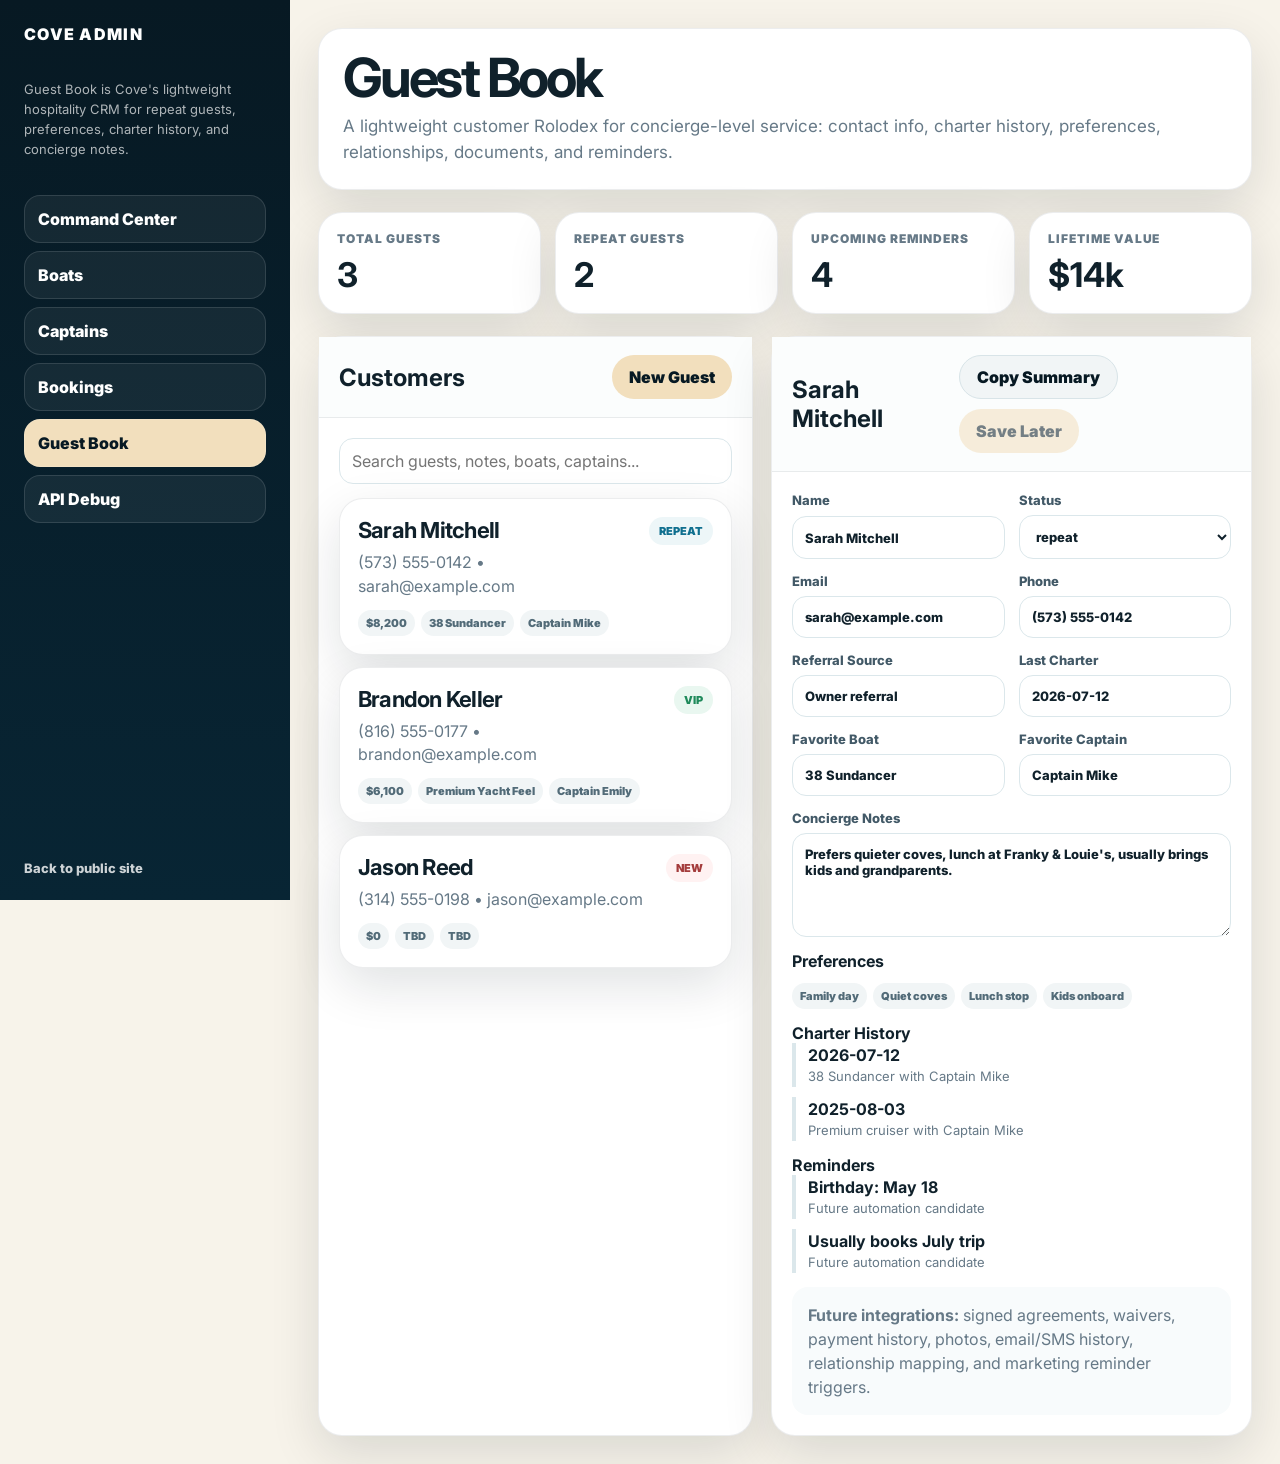
==== admin-customers.html @ d6e5c1a0 "Stub admin Guest Book UI" ====
<!DOCTYPE html>
<html lang="en">
<head>
  <meta charset="UTF-8" />
  <meta name="viewport" content="width=device-width, initial-scale=1.0" />
  <title>Cove Admin | Guest Book</title>
  <link rel="preconnect" href="https://fonts.googleapis.com">
  <link rel="preconnect" href="https://fonts.gstatic.com" crossorigin>
  <link href="https://fonts.googleapis.com/css2?family=Inter:wght@400;600;700;800;900&display=swap" rel="stylesheet">
  <style>
    :root{--navy:#071923;--water:#0f6f8f;--sand:#f2dfbd;--bg:#f7f3ea;--ink:#10212b;--muted:#667987;--line:#dbe7eb;--good:#1f8a5b;--bad:#a43c3c;--shadow:0 18px 50px rgba(7,25,35,.12)}
    *{box-sizing:border-box}
    body{margin:0;font-family:Inter,system-ui,sans-serif;background:var(--bg);color:var(--ink)}
    button,input,textarea,select{font:inherit}
    a{text-decoration:none;color:inherit}
    .app{min-height:100vh;display:grid;grid-template-columns:290px minmax(0,1fr)}
    aside{height:100vh;position:sticky;top:0;background:linear-gradient(180deg,var(--navy),#082534);color:white;padding:24px;display:flex;flex-direction:column;gap:22px}
    .brand{font-weight:900;letter-spacing:.08em;text-transform:uppercase}
    .note{color:rgba(255,255,255,.68);line-height:1.55;font-size:13px}
    .nav{display:grid;gap:8px}
    .nav a{border:1px solid rgba(255,255,255,.12);background:rgba(255,255,255,.06);color:white;border-radius:16px;padding:13px;text-align:left;font-weight:850;cursor:pointer}
    .nav a.active,.nav a:hover{background:var(--sand);color:var(--navy)}
    .back{margin-top:auto;color:rgba(255,255,255,.8);font-weight:800;font-size:13px}
    main{padding:28px;display:grid;gap:22px}
    .page-head,.panel,.stat,.item{background:white;border:1px solid rgba(16,33,43,.08);border-radius:24px;box-shadow:var(--shadow)}
    .page-head{padding:24px}
    .page-head h1{margin:0;font-size:clamp(34px,5vw,54px);letter-spacing:-.06em;line-height:.92}
    .page-head p{margin:10px 0 0;color:var(--muted);font-size:17px;line-height:1.55;max-width:820px}
    .stats{display:grid;grid-template-columns:repeat(4,1fr);gap:14px}
    .stat{padding:18px}.stat span{display:block;color:var(--muted);font-size:12px;text-transform:uppercase;letter-spacing:.08em;font-weight:900}.stat strong{display:block;font-size:34px;margin-top:8px}
    .toolbar{display:flex;justify-content:space-between;gap:14px;align-items:center}.actions{display:flex;gap:10px;flex-wrap:wrap;align-items:center}
    .btn{min-height:44px;padding:0 17px;border:0;border-radius:999px;background:var(--navy);color:white;font-weight:900;cursor:pointer}.btn.sand{background:var(--sand);color:var(--navy)}.btn.light{background:#f1f5f6;color:var(--navy);border:1px solid #d8e4e8}.btn.danger{background:#fff2f2;color:var(--bad);border:1px solid #f2cece}.btn:disabled{opacity:.55;cursor:not-allowed}
    .panel-head{padding:18px 20px;border-bottom:1px solid rgba(16,33,43,.08);background:#fbfdfd}.panel-head h2{margin:0}.panel-body{padding:20px;display:grid;gap:14px}
    .grid{display:grid;grid-template-columns:.95fr 1.05fr;gap:18px}.list{display:grid;gap:12px}.item{padding:18px}.item.click{cursor:pointer}.item.click:hover{border-color:rgba(15,111,143,.35);box-shadow:0 10px 24px rgba(7,25,35,.08)}
    .item-top{display:flex;justify-content:space-between;gap:12px;align-items:flex-start}.item h3{margin:0;font-size:22px;letter-spacing:-.035em}.item p{margin:8px 0 0;color:var(--muted);line-height:1.45}.badge{display:inline-flex;border-radius:999px;padding:7px 10px;background:#edf6f8;color:var(--water);font-weight:900;font-size:11px;text-transform:uppercase}.badge.good{background:#e9f7f0;color:var(--good)}.badge.bad{background:#fff2f2;color:var(--bad)}
    .form{display:grid;grid-template-columns:repeat(2,1fr);gap:14px}label{display:grid;gap:7px;color:#425967;font-weight:800;font-size:13px}input,select,textarea{width:100%;border:1px solid var(--line);background:white;border-radius:14px;padding:12px;color:var(--ink)}textarea{min-height:104px}.full{grid-column:1/-1}.muted{color:var(--muted);font-size:13px;line-height:1.5}.pill-row{display:flex;flex-wrap:wrap;gap:6px;margin-top:12px}.pill{font-size:11px;font-weight:900;border-radius:999px;padding:6px 8px;background:#f1f5f6;color:#526b78}.empty{padding:16px;border-radius:16px;background:#f8fbfc;color:var(--muted);line-height:1.5}.timeline{display:grid;gap:10px}.timeline-entry{border-left:4px solid #dbe7eb;padding:2px 0 2px 12px}.timeline-entry strong{display:block}.timeline-entry span{color:var(--muted);font-size:13px}.mobile-menu{display:none}
    @media(max-width:1050px){.grid{grid-template-columns:1fr}.stats{grid-template-columns:repeat(2,1fr)}}
    @media(max-width:920px){.app{display:block}aside{display:none}.mobile-menu{display:flex;position:sticky;top:0;z-index:5;background:var(--navy);padding:12px;gap:8px;overflow:auto}.mobile-menu a{border:0;border-radius:999px;padding:10px 13px;background:rgba(255,255,255,.08);color:white;font-weight:900;white-space:nowrap}.mobile-menu .active{background:var(--sand);color:var(--navy)}main{padding:18px}.stats,.form{grid-template-columns:1fr}.toolbar,.item-top{display:grid}.btn{width:100%}}
  </style>
</head>
<body>
  <div class="mobile-menu"><a href="admin.html">Dashboard</a><a class="active" href="admin-customers.html">Guest Book</a><a href="index.html">Public Site</a></div>
  <div class="app">
    <aside><a class="brand" href="admin.html">Cove Admin</a><p class="note">Guest Book is Cove's lightweight hospitality CRM for repeat guests, preferences, charter history, and concierge notes.</p><div class="nav"><a href="admin.html">Command Center</a><a href="admin.html#boats">Boats</a><a href="admin.html#captains">Captains</a><a href="admin.html#bookings">Bookings</a><a class="active" href="admin-customers.html">Guest Book</a><a href="admin.html#json">API Debug</a></div><a class="back" href="index.html">Back to public site</a></aside>
    <main>
      <section class="page-head"><h1>Guest Book</h1><p>A lightweight customer Rolodex for concierge-level service: contact info, charter history, preferences, relationships, documents, and reminders.</p></section>
      <section class="stats"><div class="stat"><span>Total Guests</span><strong id="statGuests">3</strong></div><div class="stat"><span>Repeat Guests</span><strong id="statRepeat">2</strong></div><div class="stat"><span>Upcoming Reminders</span><strong id="statReminders">4</strong></div><div class="stat"><span>Lifetime Value</span><strong id="statValue">$14k</strong></div></section>
      <section class="grid">
        <div class="panel"><div class="panel-head"><div class="toolbar"><h2>Customers</h2><button class="btn sand" id="newCustomer" type="button">New Guest</button></div></div><div class="panel-body"><input id="searchBox" placeholder="Search guests, notes, boats, captains..."><div class="list" id="customerList"></div></div></div>
        <div class="panel"><div class="panel-head"><div class="toolbar"><h2 id="detailTitle">Guest Profile</h2><div class="actions"><button class="btn light" type="button" id="copyProfile">Copy Summary</button><button class="btn sand" type="button" disabled>Save Later</button></div></div></div><div class="panel-body" id="detailPanel"></div></div>
      </section>
    </main>
  </div>
  <script>
    const customers=[
      {id:'guest_001',name:'Sarah Mitchell',email:'sarah@example.com',phone:'(573) 555-0142',status:'repeat',referral:'Owner referral',lifetimeSpend:8200,lastCharter:'2026-07-12',favoriteBoat:'38 Sundancer',favoriteCaptain:'Captain Mike',group:'Family lake day',notes:'Prefers quieter coves, lunch at Franky & Louie\'s, usually brings kids and grandparents.',preferences:['Family day','Quiet coves','Lunch stop','Kids onboard'],reminders:['Birthday: May 18','Usually books July trip'],history:['2026-07-12 — 38 Sundancer with Captain Mike','2025-08-03 — Premium cruiser with Captain Mike']},
      {id:'guest_002',name:'Brandon Keller',email:'brandon@example.com',phone:'(816) 555-0177',status:'vip',referral:'Corporate event',lifetimeSpend:6100,lastCharter:'2026-06-22',favoriteBoat:'Premium Yacht Feel',favoriteCaptain:'Captain Emily',group:'Corporate / client entertainment',notes:'Likes upscale presentation, bottled water stocked, no loud party vibe until after lunch.',preferences:['Corporate','Premium feel','Early afternoon','No pontoons'],reminders:['Follow up before Labor Day','Ask about September client event'],history:['2026-06-22 — Yacht day with Captain Emily']},
      {id:'guest_003',name:'Jason Reed',email:'jason@example.com',phone:'(314) 555-0198',status:'new',referral:'Google search',lifetimeSpend:0,lastCharter:'Not yet booked',favoriteBoat:'TBD',favoriteCaptain:'TBD',group:'Bachelor party inquiry',notes:'Interested in cove day. Needs guidance on boat fit and captain selection.',preferences:['Party / cove day','Large group','Watersports maybe'],reminders:['Needs quote follow-up','Ask final group size'],history:['Inquiry only — no completed charter yet']}
    ];
    let selectedId=customers[0].id;
    const money=v=>new Intl.NumberFormat('en-US',{style:'currency',currency:'USD',maximumFractionDigits:0}).format(Number(v||0));
    const esc=v=>String(v??'').replace(/[&<>"']/g,c=>({'&':'&amp;','<':'&lt;','>':'&gt;','"':'&quot;',"'":'&#39;'}[c]));
    function renderList(){const q=searchBox.value.trim().toLowerCase();const rows=customers.filter(c=>[c.name,c.email,c.phone,c.favoriteBoat,c.favoriteCaptain,c.notes,...c.preferences].join(' ').toLowerCase().includes(q));customerList.innerHTML=rows.map(c=>`<article class="item click" data-id="${esc(c.id)}"><div class="item-top"><div><h3>${esc(c.name)}</h3><p>${esc(c.phone)} • ${esc(c.email)}</p></div><span class="badge ${c.status==='vip'?'good':c.status==='new'?'bad':''}">${esc(c.status)}</span></div><div class="pill-row"><span class="pill">${money(c.lifetimeSpend)}</span><span class="pill">${esc(c.favoriteBoat)}</span><span class="pill">${esc(c.favoriteCaptain)}</span></div></article>`).join('')||'<div class="empty">No guests match that search.</div>';customerList.querySelectorAll('[data-id]').forEach(item=>item.onclick=()=>{selectedId=item.dataset.id;renderDetail();renderList();});}
    function renderDetail(){const c=customers.find(x=>x.id===selectedId)||customers[0];detailTitle.textContent=c.name;detailPanel.innerHTML=`<form class="form"><label>Name<input value="${esc(c.name)}"></label><label>Status<select><option ${c.status==='new'?'selected':''}>new</option><option ${c.status==='repeat'?'selected':''}>repeat</option><option ${c.status==='vip'?'selected':''}>vip</option></select></label><label>Email<input value="${esc(c.email)}"></label><label>Phone<input value="${esc(c.phone)}"></label><label>Referral Source<input value="${esc(c.referral)}"></label><label>Last Charter<input value="${esc(c.lastCharter)}"></label><label>Favorite Boat<input value="${esc(c.favoriteBoat)}"></label><label>Favorite Captain<input value="${esc(c.favoriteCaptain)}"></label><label class="full">Concierge Notes<textarea>${esc(c.notes)}</textarea></label></form><div><strong>Preferences</strong><div class="pill-row">${c.preferences.map(p=>`<span class="pill">${esc(p)}</span>`).join('')}</div></div><div><strong>Charter History</strong><div class="timeline">${c.history.map(h=>`<div class="timeline-entry"><strong>${esc(h.split(' — ')[0])}</strong><span>${esc(h.split(' — ').slice(1).join(' — ')||h)}</span></div>`).join('')}</div></div><div><strong>Reminders</strong><div class="timeline">${c.reminders.map(r=>`<div class="timeline-entry"><strong>${esc(r)}</strong><span>Future automation candidate</span></div>`).join('')}</div></div><div class="empty"><strong>Future integrations:</strong> signed agreements, waivers, payment history, photos, email/SMS history, relationship mapping, and marketing reminder triggers.</div>`;}
    function copySelected(){const c=customers.find(x=>x.id===selectedId);if(!c)return;const text=[`Guest: ${c.name}`,`Phone: ${c.phone}`,`Email: ${c.email}`,`Status: ${c.status}`,`Lifetime spend: ${money(c.lifetimeSpend)}`,`Favorite boat: ${c.favoriteBoat}`,`Favorite captain: ${c.favoriteCaptain}`,`Notes: ${c.notes}`,`Preferences: ${c.preferences.join(', ')}`,`History: ${c.history.join('; ')}`].join('\n');navigator.clipboard.writeText(text).then(()=>copyProfile.textContent='Copied').catch(()=>alert(text));setTimeout(()=>copyProfile.textContent='Copy Summary',1400);}
    newCustomer.onclick=()=>alert('Stub only: future version will create a guest record through the Cove API.');
    searchBox.oninput=renderList;copyProfile.onclick=copySelected;renderList();renderDetail();
  </script>
</body>
</html>
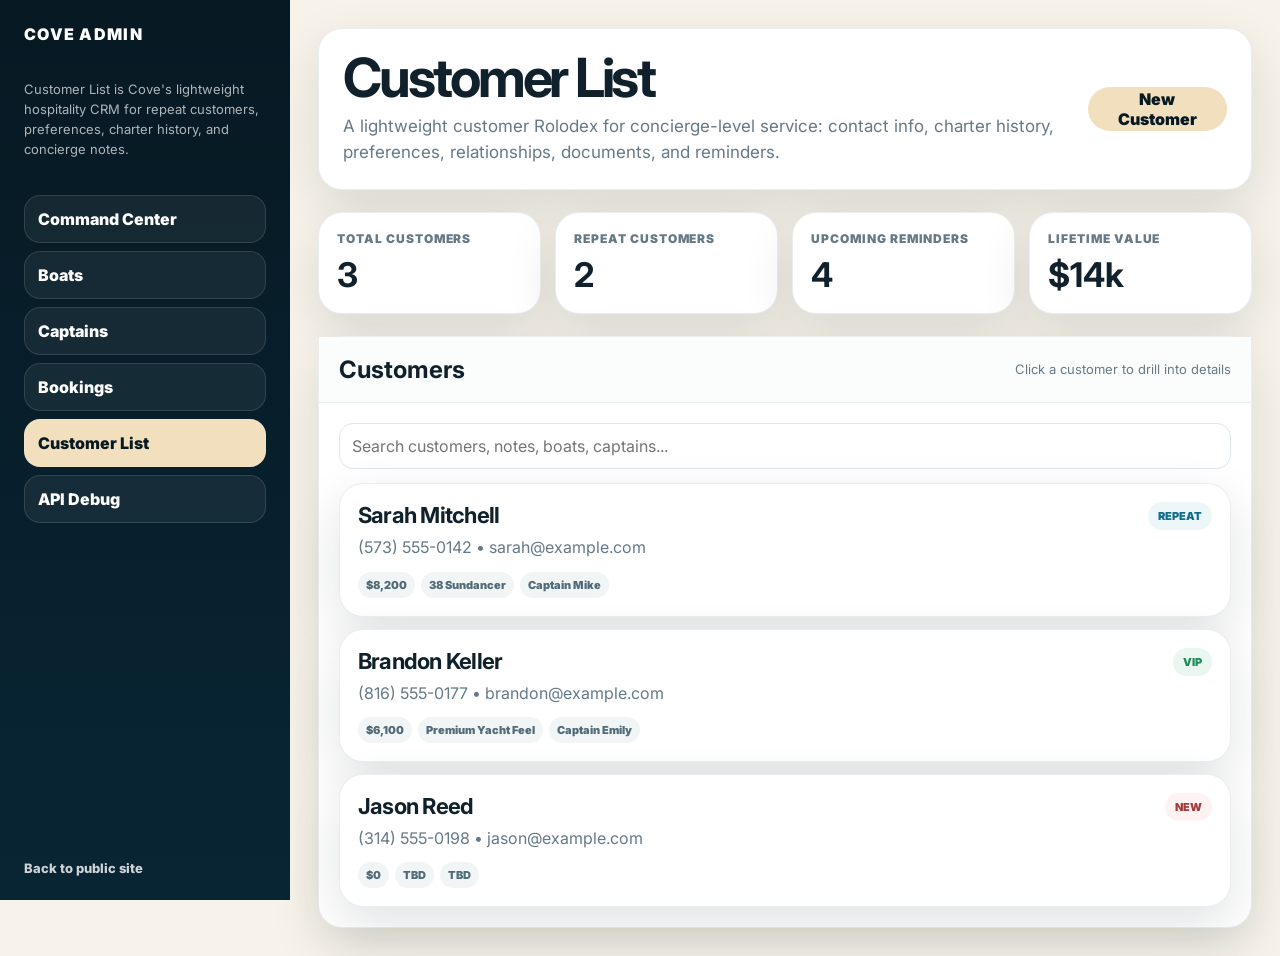
==== commit e1c07dc5: "Rename Guest Book and add customer drill-in UX" ====
--- a/admin-customers.html
+++ b/admin-customers.html
@@ -3,68 +3,36 @@
 <head>
   <meta charset="UTF-8" />
   <meta name="viewport" content="width=device-width, initial-scale=1.0" />
-  <title>Cove Admin | Guest Book</title>
+  <title>Cove Admin | Customer List</title>
   <link rel="preconnect" href="https://fonts.googleapis.com">
   <link rel="preconnect" href="https://fonts.gstatic.com" crossorigin>
   <link href="https://fonts.googleapis.com/css2?family=Inter:wght@400;600;700;800;900&display=swap" rel="stylesheet">
   <style>
     :root{--navy:#071923;--water:#0f6f8f;--sand:#f2dfbd;--bg:#f7f3ea;--ink:#10212b;--muted:#667987;--line:#dbe7eb;--good:#1f8a5b;--bad:#a43c3c;--shadow:0 18px 50px rgba(7,25,35,.12)}
-    *{box-sizing:border-box}
-    body{margin:0;font-family:Inter,system-ui,sans-serif;background:var(--bg);color:var(--ink)}
-    button,input,textarea,select{font:inherit}
-    a{text-decoration:none;color:inherit}
-    .app{min-height:100vh;display:grid;grid-template-columns:290px minmax(0,1fr)}
-    aside{height:100vh;position:sticky;top:0;background:linear-gradient(180deg,var(--navy),#082534);color:white;padding:24px;display:flex;flex-direction:column;gap:22px}
-    .brand{font-weight:900;letter-spacing:.08em;text-transform:uppercase}
-    .note{color:rgba(255,255,255,.68);line-height:1.55;font-size:13px}
-    .nav{display:grid;gap:8px}
-    .nav a{border:1px solid rgba(255,255,255,.12);background:rgba(255,255,255,.06);color:white;border-radius:16px;padding:13px;text-align:left;font-weight:850;cursor:pointer}
-    .nav a.active,.nav a:hover{background:var(--sand);color:var(--navy)}
-    .back{margin-top:auto;color:rgba(255,255,255,.8);font-weight:800;font-size:13px}
-    main{padding:28px;display:grid;gap:22px}
-    .page-head,.panel,.stat,.item{background:white;border:1px solid rgba(16,33,43,.08);border-radius:24px;box-shadow:var(--shadow)}
-    .page-head{padding:24px}
-    .page-head h1{margin:0;font-size:clamp(34px,5vw,54px);letter-spacing:-.06em;line-height:.92}
-    .page-head p{margin:10px 0 0;color:var(--muted);font-size:17px;line-height:1.55;max-width:820px}
-    .stats{display:grid;grid-template-columns:repeat(4,1fr);gap:14px}
-    .stat{padding:18px}.stat span{display:block;color:var(--muted);font-size:12px;text-transform:uppercase;letter-spacing:.08em;font-weight:900}.stat strong{display:block;font-size:34px;margin-top:8px}
-    .toolbar{display:flex;justify-content:space-between;gap:14px;align-items:center}.actions{display:flex;gap:10px;flex-wrap:wrap;align-items:center}
+    *{box-sizing:border-box}body{margin:0;font-family:Inter,system-ui,sans-serif;background:var(--bg);color:var(--ink)}button,input,textarea,select{font:inherit}a{text-decoration:none;color:inherit}
+    .app{min-height:100vh;display:grid;grid-template-columns:290px minmax(0,1fr)}aside{height:100vh;position:sticky;top:0;background:linear-gradient(180deg,var(--navy),#082534);color:white;padding:24px;display:flex;flex-direction:column;gap:22px}.brand{font-weight:900;letter-spacing:.08em;text-transform:uppercase}.note{color:rgba(255,255,255,.68);line-height:1.55;font-size:13px}.nav{display:grid;gap:8px}.nav a{border:1px solid rgba(255,255,255,.12);background:rgba(255,255,255,.06);color:white;border-radius:16px;padding:13px;text-align:left;font-weight:850;cursor:pointer}.nav a.active,.nav a:hover{background:var(--sand);color:var(--navy)}.back{margin-top:auto;color:rgba(255,255,255,.8);font-weight:800;font-size:13px}
+    main{padding:28px;display:grid;gap:22px}.page-head,.panel,.stat,.item,.detail-card{background:white;border:1px solid rgba(16,33,43,.08);border-radius:24px;box-shadow:var(--shadow)}.page-head{padding:24px}.page-head h1{margin:0;font-size:clamp(34px,5vw,54px);letter-spacing:-.06em;line-height:.92}.page-head p{margin:10px 0 0;color:var(--muted);font-size:17px;line-height:1.55;max-width:820px}
+    .stats{display:grid;grid-template-columns:repeat(4,1fr);gap:14px}.stat{padding:18px}.stat span{display:block;color:var(--muted);font-size:12px;text-transform:uppercase;letter-spacing:.08em;font-weight:900}.stat strong{display:block;font-size:34px;margin-top:8px}.toolbar{display:flex;justify-content:space-between;gap:14px;align-items:center}.actions{display:flex;gap:10px;flex-wrap:wrap;align-items:center}.view{display:none}.view.active{display:grid;gap:22px}
     .btn{min-height:44px;padding:0 17px;border:0;border-radius:999px;background:var(--navy);color:white;font-weight:900;cursor:pointer}.btn.sand{background:var(--sand);color:var(--navy)}.btn.light{background:#f1f5f6;color:var(--navy);border:1px solid #d8e4e8}.btn.danger{background:#fff2f2;color:var(--bad);border:1px solid #f2cece}.btn:disabled{opacity:.55;cursor:not-allowed}
-    .panel-head{padding:18px 20px;border-bottom:1px solid rgba(16,33,43,.08);background:#fbfdfd}.panel-head h2{margin:0}.panel-body{padding:20px;display:grid;gap:14px}
-    .grid{display:grid;grid-template-columns:.95fr 1.05fr;gap:18px}.list{display:grid;gap:12px}.item{padding:18px}.item.click{cursor:pointer}.item.click:hover{border-color:rgba(15,111,143,.35);box-shadow:0 10px 24px rgba(7,25,35,.08)}
-    .item-top{display:flex;justify-content:space-between;gap:12px;align-items:flex-start}.item h3{margin:0;font-size:22px;letter-spacing:-.035em}.item p{margin:8px 0 0;color:var(--muted);line-height:1.45}.badge{display:inline-flex;border-radius:999px;padding:7px 10px;background:#edf6f8;color:var(--water);font-weight:900;font-size:11px;text-transform:uppercase}.badge.good{background:#e9f7f0;color:var(--good)}.badge.bad{background:#fff2f2;color:var(--bad)}
-    .form{display:grid;grid-template-columns:repeat(2,1fr);gap:14px}label{display:grid;gap:7px;color:#425967;font-weight:800;font-size:13px}input,select,textarea{width:100%;border:1px solid var(--line);background:white;border-radius:14px;padding:12px;color:var(--ink)}textarea{min-height:104px}.full{grid-column:1/-1}.muted{color:var(--muted);font-size:13px;line-height:1.5}.pill-row{display:flex;flex-wrap:wrap;gap:6px;margin-top:12px}.pill{font-size:11px;font-weight:900;border-radius:999px;padding:6px 8px;background:#f1f5f6;color:#526b78}.empty{padding:16px;border-radius:16px;background:#f8fbfc;color:var(--muted);line-height:1.5}.timeline{display:grid;gap:10px}.timeline-entry{border-left:4px solid #dbe7eb;padding:2px 0 2px 12px}.timeline-entry strong{display:block}.timeline-entry span{color:var(--muted);font-size:13px}.mobile-menu{display:none}
-    @media(max-width:1050px){.grid{grid-template-columns:1fr}.stats{grid-template-columns:repeat(2,1fr)}}
-    @media(max-width:920px){.app{display:block}aside{display:none}.mobile-menu{display:flex;position:sticky;top:0;z-index:5;background:var(--navy);padding:12px;gap:8px;overflow:auto}.mobile-menu a{border:0;border-radius:999px;padding:10px 13px;background:rgba(255,255,255,.08);color:white;font-weight:900;white-space:nowrap}.mobile-menu .active{background:var(--sand);color:var(--navy)}main{padding:18px}.stats,.form{grid-template-columns:1fr}.toolbar,.item-top{display:grid}.btn{width:100%}}
+    .panel-head{padding:18px 20px;border-bottom:1px solid rgba(16,33,43,.08);background:#fbfdfd}.panel-head h2{margin:0}.panel-body{padding:20px;display:grid;gap:14px}.list{display:grid;gap:12px}.item{padding:18px}.item.click{cursor:pointer}.item.click:hover{border-color:rgba(15,111,143,.35);box-shadow:0 10px 24px rgba(7,25,35,.08);transform:translateY(-1px)}.item-top{display:flex;justify-content:space-between;gap:12px;align-items:flex-start}.item h3{margin:0;font-size:22px;letter-spacing:-.035em}.item p{margin:8px 0 0;color:var(--muted);line-height:1.45}
+    .badge{display:inline-flex;border-radius:999px;padding:7px 10px;background:#edf6f8;color:var(--water);font-weight:900;font-size:11px;text-transform:uppercase}.badge.good{background:#e9f7f0;color:var(--good)}.badge.bad{background:#fff2f2;color:var(--bad)}.form{display:grid;grid-template-columns:repeat(2,1fr);gap:14px}label{display:grid;gap:7px;color:#425967;font-weight:800;font-size:13px}input,select,textarea{width:100%;border:1px solid var(--line);background:white;border-radius:14px;padding:12px;color:var(--ink)}textarea{min-height:104px}.full{grid-column:1/-1}.muted{color:var(--muted);font-size:13px;line-height:1.5}.pill-row{display:flex;flex-wrap:wrap;gap:6px;margin-top:12px}.pill{font-size:11px;font-weight:900;border-radius:999px;padding:6px 8px;background:#f1f5f6;color:#526b78}.empty{padding:16px;border-radius:16px;background:#f8fbfc;color:var(--muted);line-height:1.5}.timeline{display:grid;gap:10px}.timeline-entry{border-left:4px solid #dbe7eb;padding:2px 0 2px 12px}.timeline-entry strong{display:block}.timeline-entry span{color:var(--muted);font-size:13px}.mobile-menu{display:none}
+    .detail-hero{display:grid;grid-template-columns:1fr auto;gap:18px;align-items:start}.detail-hero h2{font-size:clamp(34px,5vw,58px);letter-spacing:-.06em;line-height:.92;margin:0}.detail-hero p{color:var(--muted);line-height:1.5;margin:10px 0 0}.detail-grid{display:grid;grid-template-columns:1.05fr .95fr;gap:18px}.detail-card{padding:20px;display:grid;gap:14px}.detail-card h3{margin:0;font-size:24px;letter-spacing:-.04em}.section-title{display:flex;justify-content:space-between;gap:12px;align-items:center;margin-bottom:4px}
+    @media(max-width:1050px){.stats{grid-template-columns:repeat(2,1fr)}.detail-grid{grid-template-columns:1fr}}@media(max-width:920px){.app{display:block}aside{display:none}.mobile-menu{display:flex;position:sticky;top:0;z-index:5;background:var(--navy);padding:12px;gap:8px;overflow:auto}.mobile-menu a{border:0;border-radius:999px;padding:10px 13px;background:rgba(255,255,255,.08);color:white;font-weight:900;white-space:nowrap}.mobile-menu .active{background:var(--sand);color:var(--navy)}main{padding:18px}.stats,.form{grid-template-columns:1fr}.toolbar,.item-top,.detail-hero{display:grid}.btn{width:100%}}
   </style>
 </head>
 <body>
-  <div class="mobile-menu"><a href="admin.html">Dashboard</a><a class="active" href="admin-customers.html">Guest Book</a><a href="index.html">Public Site</a></div>
-  <div class="app">
-    <aside><a class="brand" href="admin.html">Cove Admin</a><p class="note">Guest Book is Cove's lightweight hospitality CRM for repeat guests, preferences, charter history, and concierge notes.</p><div class="nav"><a href="admin.html">Command Center</a><a href="admin.html#boats">Boats</a><a href="admin.html#captains">Captains</a><a href="admin.html#bookings">Bookings</a><a class="active" href="admin-customers.html">Guest Book</a><a href="admin.html#json">API Debug</a></div><a class="back" href="index.html">Back to public site</a></aside>
+  <div class="mobile-menu"><a href="admin.html">Dashboard</a><a class="active" href="admin-customers.html">Customer List</a><a href="index.html">Public Site</a></div>
+  <div class="app"><aside><a class="brand" href="admin.html">Cove Admin</a><p class="note">Customer List is Cove's lightweight hospitality CRM for repeat customers, preferences, charter history, and concierge notes.</p><div class="nav"><a href="admin.html">Command Center</a><a href="admin.html#boats">Boats</a><a href="admin.html#captains">Captains</a><a href="admin.html#bookings">Bookings</a><a class="active" href="admin-customers.html">Customer List</a><a href="admin.html#json">API Debug</a></div><a class="back" href="index.html">Back to public site</a></aside>
     <main>
-      <section class="page-head"><h1>Guest Book</h1><p>A lightweight customer Rolodex for concierge-level service: contact info, charter history, preferences, relationships, documents, and reminders.</p></section>
-      <section class="stats"><div class="stat"><span>Total Guests</span><strong id="statGuests">3</strong></div><div class="stat"><span>Repeat Guests</span><strong id="statRepeat">2</strong></div><div class="stat"><span>Upcoming Reminders</span><strong id="statReminders">4</strong></div><div class="stat"><span>Lifetime Value</span><strong id="statValue">$14k</strong></div></section>
-      <section class="grid">
-        <div class="panel"><div class="panel-head"><div class="toolbar"><h2>Customers</h2><button class="btn sand" id="newCustomer" type="button">New Guest</button></div></div><div class="panel-body"><input id="searchBox" placeholder="Search guests, notes, boats, captains..."><div class="list" id="customerList"></div></div></div>
-        <div class="panel"><div class="panel-head"><div class="toolbar"><h2 id="detailTitle">Guest Profile</h2><div class="actions"><button class="btn light" type="button" id="copyProfile">Copy Summary</button><button class="btn sand" type="button" disabled>Save Later</button></div></div></div><div class="panel-body" id="detailPanel"></div></div>
-      </section>
-    </main>
-  </div>
+      <section class="view active" id="listView"><section class="page-head"><div class="toolbar"><div><h1>Customer List</h1><p>A lightweight customer Rolodex for concierge-level service: contact info, charter history, preferences, relationships, documents, and reminders.</p></div><button class="btn sand" id="newCustomer" type="button">New Customer</button></div></section><section class="stats"><div class="stat"><span>Total Customers</span><strong>3</strong></div><div class="stat"><span>Repeat Customers</span><strong>2</strong></div><div class="stat"><span>Upcoming Reminders</span><strong>4</strong></div><div class="stat"><span>Lifetime Value</span><strong>$14k</strong></div></section><section class="panel"><div class="panel-head"><div class="toolbar"><h2>Customers</h2><span class="muted">Click a customer to drill into details</span></div></div><div class="panel-body"><input id="searchBox" placeholder="Search customers, notes, boats, captains..."><div class="list" id="customerList"></div></div></section></section>
+      <section class="view" id="detailView"><section class="page-head"><div class="detail-hero"><div><button class="btn light" id="backToList" type="button">← Back to Customer List</button><h2 id="detailTitle" style="margin-top:18px">Customer Profile</h2><p id="detailSubtitle"></p></div><div class="actions"><button class="btn light" type="button" id="copyProfile">Copy Summary</button><button class="btn sand" type="button" disabled>Save Later</button></div></div></section><section class="detail-grid"><div class="detail-card"><div class="section-title"><h3>Customer Details</h3><span class="badge" id="detailStatus">repeat</span></div><div id="detailPanel"></div></div><div class="detail-card"><h3>Concierge Snapshot</h3><div id="snapshotPanel"></div></div></section><section class="detail-grid"><div class="detail-card"><h3>Charter History</h3><div class="timeline" id="historyPanel"></div></div><div class="detail-card"><h3>Reminders</h3><div class="timeline" id="reminderPanel"></div></div></section><section class="detail-card"><h3>Future Integrations</h3><div class="empty">Signed agreements, waivers, payment history, photos, email/SMS history, relationship mapping, and marketing reminder triggers.</div></section></section>
+    </main></div>
   <script>
-    const customers=[
-      {id:'guest_001',name:'Sarah Mitchell',email:'sarah@example.com',phone:'(573) 555-0142',status:'repeat',referral:'Owner referral',lifetimeSpend:8200,lastCharter:'2026-07-12',favoriteBoat:'38 Sundancer',favoriteCaptain:'Captain Mike',group:'Family lake day',notes:'Prefers quieter coves, lunch at Franky & Louie\'s, usually brings kids and grandparents.',preferences:['Family day','Quiet coves','Lunch stop','Kids onboard'],reminders:['Birthday: May 18','Usually books July trip'],history:['2026-07-12 — 38 Sundancer with Captain Mike','2025-08-03 — Premium cruiser with Captain Mike']},
-      {id:'guest_002',name:'Brandon Keller',email:'brandon@example.com',phone:'(816) 555-0177',status:'vip',referral:'Corporate event',lifetimeSpend:6100,lastCharter:'2026-06-22',favoriteBoat:'Premium Yacht Feel',favoriteCaptain:'Captain Emily',group:'Corporate / client entertainment',notes:'Likes upscale presentation, bottled water stocked, no loud party vibe until after lunch.',preferences:['Corporate','Premium feel','Early afternoon','No pontoons'],reminders:['Follow up before Labor Day','Ask about September client event'],history:['2026-06-22 — Yacht day with Captain Emily']},
-      {id:'guest_003',name:'Jason Reed',email:'jason@example.com',phone:'(314) 555-0198',status:'new',referral:'Google search',lifetimeSpend:0,lastCharter:'Not yet booked',favoriteBoat:'TBD',favoriteCaptain:'TBD',group:'Bachelor party inquiry',notes:'Interested in cove day. Needs guidance on boat fit and captain selection.',preferences:['Party / cove day','Large group','Watersports maybe'],reminders:['Needs quote follow-up','Ask final group size'],history:['Inquiry only — no completed charter yet']}
-    ];
-    let selectedId=customers[0].id;
-    const money=v=>new Intl.NumberFormat('en-US',{style:'currency',currency:'USD',maximumFractionDigits:0}).format(Number(v||0));
-    const esc=v=>String(v??'').replace(/[&<>"']/g,c=>({'&':'&amp;','<':'&lt;','>':'&gt;','"':'&quot;',"'":'&#39;'}[c]));
-    function renderList(){const q=searchBox.value.trim().toLowerCase();const rows=customers.filter(c=>[c.name,c.email,c.phone,c.favoriteBoat,c.favoriteCaptain,c.notes,...c.preferences].join(' ').toLowerCase().includes(q));customerList.innerHTML=rows.map(c=>`<article class="item click" data-id="${esc(c.id)}"><div class="item-top"><div><h3>${esc(c.name)}</h3><p>${esc(c.phone)} • ${esc(c.email)}</p></div><span class="badge ${c.status==='vip'?'good':c.status==='new'?'bad':''}">${esc(c.status)}</span></div><div class="pill-row"><span class="pill">${money(c.lifetimeSpend)}</span><span class="pill">${esc(c.favoriteBoat)}</span><span class="pill">${esc(c.favoriteCaptain)}</span></div></article>`).join('')||'<div class="empty">No guests match that search.</div>';customerList.querySelectorAll('[data-id]').forEach(item=>item.onclick=()=>{selectedId=item.dataset.id;renderDetail();renderList();});}
-    function renderDetail(){const c=customers.find(x=>x.id===selectedId)||customers[0];detailTitle.textContent=c.name;detailPanel.innerHTML=`<form class="form"><label>Name<input value="${esc(c.name)}"></label><label>Status<select><option ${c.status==='new'?'selected':''}>new</option><option ${c.status==='repeat'?'selected':''}>repeat</option><option ${c.status==='vip'?'selected':''}>vip</option></select></label><label>Email<input value="${esc(c.email)}"></label><label>Phone<input value="${esc(c.phone)}"></label><label>Referral Source<input value="${esc(c.referral)}"></label><label>Last Charter<input value="${esc(c.lastCharter)}"></label><label>Favorite Boat<input value="${esc(c.favoriteBoat)}"></label><label>Favorite Captain<input value="${esc(c.favoriteCaptain)}"></label><label class="full">Concierge Notes<textarea>${esc(c.notes)}</textarea></label></form><div><strong>Preferences</strong><div class="pill-row">${c.preferences.map(p=>`<span class="pill">${esc(p)}</span>`).join('')}</div></div><div><strong>Charter History</strong><div class="timeline">${c.history.map(h=>`<div class="timeline-entry"><strong>${esc(h.split(' — ')[0])}</strong><span>${esc(h.split(' — ').slice(1).join(' — ')||h)}</span></div>`).join('')}</div></div><div><strong>Reminders</strong><div class="timeline">${c.reminders.map(r=>`<div class="timeline-entry"><strong>${esc(r)}</strong><span>Future automation candidate</span></div>`).join('')}</div></div><div class="empty"><strong>Future integrations:</strong> signed agreements, waivers, payment history, photos, email/SMS history, relationship mapping, and marketing reminder triggers.</div>`;}
-    function copySelected(){const c=customers.find(x=>x.id===selectedId);if(!c)return;const text=[`Guest: ${c.name}`,`Phone: ${c.phone}`,`Email: ${c.email}`,`Status: ${c.status}`,`Lifetime spend: ${money(c.lifetimeSpend)}`,`Favorite boat: ${c.favoriteBoat}`,`Favorite captain: ${c.favoriteCaptain}`,`Notes: ${c.notes}`,`Preferences: ${c.preferences.join(', ')}`,`History: ${c.history.join('; ')}`].join('\n');navigator.clipboard.writeText(text).then(()=>copyProfile.textContent='Copied').catch(()=>alert(text));setTimeout(()=>copyProfile.textContent='Copy Summary',1400);}
-    newCustomer.onclick=()=>alert('Stub only: future version will create a guest record through the Cove API.');
-    searchBox.oninput=renderList;copyProfile.onclick=copySelected;renderList();renderDetail();
+    const customers=[{id:'guest_001',name:'Sarah Mitchell',email:'sarah@example.com',phone:'(573) 555-0142',status:'repeat',referral:'Owner referral',lifetimeSpend:8200,lastCharter:'2026-07-12',favoriteBoat:'38 Sundancer',favoriteCaptain:'Captain Mike',group:'Family lake day',notes:'Prefers quieter coves, lunch at Franky & Louie\'s, usually brings kids and grandparents.',preferences:['Family day','Quiet coves','Lunch stop','Kids onboard'],reminders:['Birthday: May 18','Usually books July trip'],history:['2026-07-12 — 38 Sundancer with Captain Mike','2025-08-03 — Premium cruiser with Captain Mike']},{id:'guest_002',name:'Brandon Keller',email:'brandon@example.com',phone:'(816) 555-0177',status:'vip',referral:'Corporate event',lifetimeSpend:6100,lastCharter:'2026-06-22',favoriteBoat:'Premium Yacht Feel',favoriteCaptain:'Captain Emily',group:'Corporate / client entertainment',notes:'Likes upscale presentation, bottled water stocked, no loud party vibe until after lunch.',preferences:['Corporate','Premium feel','Early afternoon','No pontoons'],reminders:['Follow up before Labor Day','Ask about September client event'],history:['2026-06-22 — Yacht day with Captain Emily']},{id:'guest_003',name:'Jason Reed',email:'jason@example.com',phone:'(314) 555-0198',status:'new',referral:'Google search',lifetimeSpend:0,lastCharter:'Not yet booked',favoriteBoat:'TBD',favoriteCaptain:'TBD',group:'Bachelor party inquiry',notes:'Interested in cove day. Needs guidance on boat fit and captain selection.',preferences:['Party / cove day','Large group','Watersports maybe'],reminders:['Needs quote follow-up','Ask final group size'],history:['Inquiry only — no completed charter yet']}];
+    let selectedId=customers[0].id;const money=v=>new Intl.NumberFormat('en-US',{style:'currency',currency:'USD',maximumFractionDigits:0}).format(Number(v||0));const esc=v=>String(v??'').replace(/[&<>"']/g,c=>({'&':'&amp;','<':'&lt;','>':'&gt;','"':'&quot;',"'":'&#39;'}[c]));
+    function showList(){detailView.classList.remove('active');listView.classList.add('active');window.scrollTo({top:0,behavior:'smooth'});}function showDetail(id){selectedId=id;renderDetail();listView.classList.remove('active');detailView.classList.add('active');window.scrollTo({top:0,behavior:'smooth'});}function renderList(){const q=searchBox.value.trim().toLowerCase();const rows=customers.filter(c=>[c.name,c.email,c.phone,c.favoriteBoat,c.favoriteCaptain,c.notes,...c.preferences].join(' ').toLowerCase().includes(q));customerList.innerHTML=rows.map(c=>`<article class="item click" data-id="${esc(c.id)}"><div class="item-top"><div><h3>${esc(c.name)}</h3><p>${esc(c.phone)} • ${esc(c.email)}</p></div><span class="badge ${c.status==='vip'?'good':c.status==='new'?'bad':''}">${esc(c.status)}</span></div><div class="pill-row"><span class="pill">${money(c.lifetimeSpend)}</span><span class="pill">${esc(c.favoriteBoat)}</span><span class="pill">${esc(c.favoriteCaptain)}</span></div></article>`).join('')||'<div class="empty">No customers match that search.</div>';customerList.querySelectorAll('[data-id]').forEach(item=>item.onclick=()=>showDetail(item.dataset.id));}
+    function renderDetail(){const c=customers.find(x=>x.id===selectedId)||customers[0];detailTitle.textContent=c.name;detailSubtitle.textContent=`${c.phone} • ${c.email} • ${money(c.lifetimeSpend)} lifetime value`;detailStatus.textContent=c.status;detailStatus.className=`badge ${c.status==='vip'?'good':c.status==='new'?'bad':''}`;detailPanel.innerHTML=`<form class="form"><label>Name<input value="${esc(c.name)}"></label><label>Status<select><option ${c.status==='new'?'selected':''}>new</option><option ${c.status==='repeat'?'selected':''}>repeat</option><option ${c.status==='vip'?'selected':''}>vip</option></select></label><label>Email<input value="${esc(c.email)}"></label><label>Phone<input value="${esc(c.phone)}"></label><label>Referral Source<input value="${esc(c.referral)}"></label><label>Last Charter<input value="${esc(c.lastCharter)}"></label><label>Favorite Boat<input value="${esc(c.favoriteBoat)}"></label><label>Favorite Captain<input value="${esc(c.favoriteCaptain)}"></label><label class="full">Concierge Notes<textarea>${esc(c.notes)}</textarea></label></form>`;snapshotPanel.innerHTML=`<div class="empty"><strong>Group:</strong> ${esc(c.group)}<br><strong>Notes:</strong> ${esc(c.notes)}</div><div><strong>Preferences</strong><div class="pill-row">${c.preferences.map(p=>`<span class="pill">${esc(p)}</span>`).join('')}</div></div>`;historyPanel.innerHTML=c.history.map(h=>`<div class="timeline-entry"><strong>${esc(h.split(' — ')[0])}</strong><span>${esc(h.split(' — ').slice(1).join(' — ')||h)}</span></div>`).join('');reminderPanel.innerHTML=c.reminders.map(r=>`<div class="timeline-entry"><strong>${esc(r)}</strong><span>Future automation candidate</span></div>`).join('');}
+    function copySelected(){const c=customers.find(x=>x.id===selectedId);if(!c)return;const text=[`Customer: ${c.name}`,`Phone: ${c.phone}`,`Email: ${c.email}`,`Status: ${c.status}`,`Lifetime spend: ${money(c.lifetimeSpend)}`,`Favorite boat: ${c.favoriteBoat}`,`Favorite captain: ${c.favoriteCaptain}`,`Notes: ${c.notes}`,`Preferences: ${c.preferences.join(', ')}`,`History: ${c.history.join('; ')}`].join('\n');navigator.clipboard.writeText(text).then(()=>copyProfile.textContent='Copied').catch(()=>alert(text));setTimeout(()=>copyProfile.textContent='Copy Summary',1400);}newCustomer.onclick=()=>alert('Stub only: future version will create a customer record through the Cove API.');searchBox.oninput=renderList;backToList.onclick=showList;copyProfile.onclick=copySelected;renderList();renderDetail();
   </script>
 </body>
 </html>
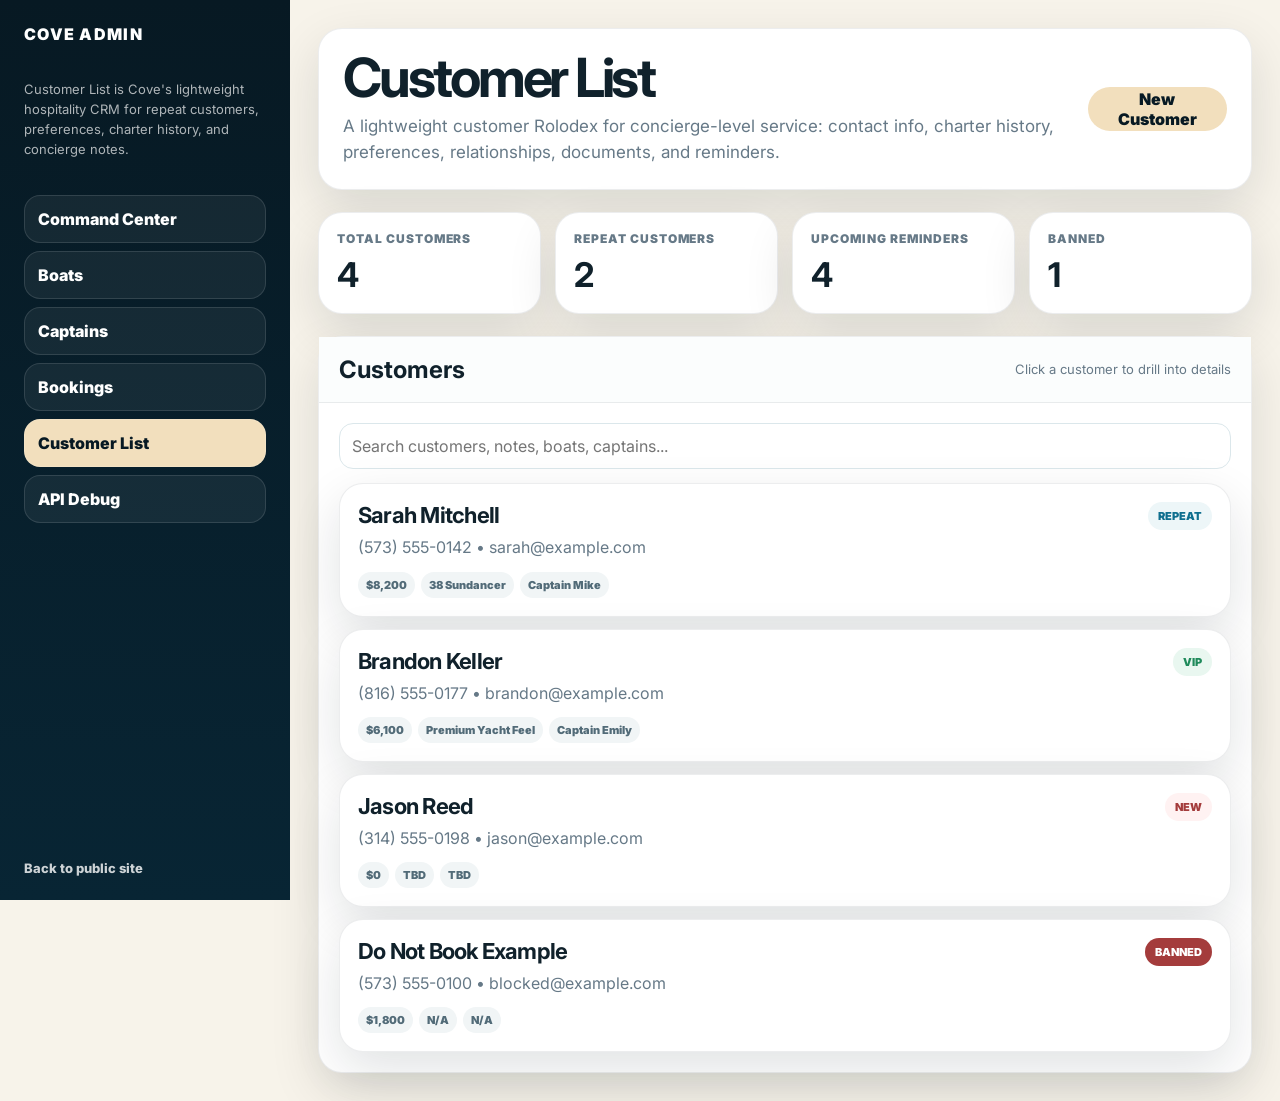
==== commit 62727b8d: "Add banned status and breadcrumb customer detail nav" ====
--- a/admin-customers.html
+++ b/admin-customers.html
@@ -15,7 +15,9 @@
     .stats{display:grid;grid-template-columns:repeat(4,1fr);gap:14px}.stat{padding:18px}.stat span{display:block;color:var(--muted);font-size:12px;text-transform:uppercase;letter-spacing:.08em;font-weight:900}.stat strong{display:block;font-size:34px;margin-top:8px}.toolbar{display:flex;justify-content:space-between;gap:14px;align-items:center}.actions{display:flex;gap:10px;flex-wrap:wrap;align-items:center}.view{display:none}.view.active{display:grid;gap:22px}
     .btn{min-height:44px;padding:0 17px;border:0;border-radius:999px;background:var(--navy);color:white;font-weight:900;cursor:pointer}.btn.sand{background:var(--sand);color:var(--navy)}.btn.light{background:#f1f5f6;color:var(--navy);border:1px solid #d8e4e8}.btn.danger{background:#fff2f2;color:var(--bad);border:1px solid #f2cece}.btn:disabled{opacity:.55;cursor:not-allowed}
     .panel-head{padding:18px 20px;border-bottom:1px solid rgba(16,33,43,.08);background:#fbfdfd}.panel-head h2{margin:0}.panel-body{padding:20px;display:grid;gap:14px}.list{display:grid;gap:12px}.item{padding:18px}.item.click{cursor:pointer}.item.click:hover{border-color:rgba(15,111,143,.35);box-shadow:0 10px 24px rgba(7,25,35,.08);transform:translateY(-1px)}.item-top{display:flex;justify-content:space-between;gap:12px;align-items:flex-start}.item h3{margin:0;font-size:22px;letter-spacing:-.035em}.item p{margin:8px 0 0;color:var(--muted);line-height:1.45}
-    .badge{display:inline-flex;border-radius:999px;padding:7px 10px;background:#edf6f8;color:var(--water);font-weight:900;font-size:11px;text-transform:uppercase}.badge.good{background:#e9f7f0;color:var(--good)}.badge.bad{background:#fff2f2;color:var(--bad)}.form{display:grid;grid-template-columns:repeat(2,1fr);gap:14px}label{display:grid;gap:7px;color:#425967;font-weight:800;font-size:13px}input,select,textarea{width:100%;border:1px solid var(--line);background:white;border-radius:14px;padding:12px;color:var(--ink)}textarea{min-height:104px}.full{grid-column:1/-1}.muted{color:var(--muted);font-size:13px;line-height:1.5}.pill-row{display:flex;flex-wrap:wrap;gap:6px;margin-top:12px}.pill{font-size:11px;font-weight:900;border-radius:999px;padding:6px 8px;background:#f1f5f6;color:#526b78}.empty{padding:16px;border-radius:16px;background:#f8fbfc;color:var(--muted);line-height:1.5}.timeline{display:grid;gap:10px}.timeline-entry{border-left:4px solid #dbe7eb;padding:2px 0 2px 12px}.timeline-entry strong{display:block}.timeline-entry span{color:var(--muted);font-size:13px}.mobile-menu{display:none}
+    .breadcrumb{display:flex;gap:8px;align-items:center;color:var(--muted);font-weight:900;font-size:14px;margin-bottom:18px}.breadcrumb button{border:0;background:transparent;color:var(--water);font-weight:900;cursor:pointer;padding:0}.breadcrumb .sep{color:#9aaab2}.breadcrumb strong{color:var(--ink)}
+    .badge{display:inline-flex;border-radius:999px;padding:7px 10px;background:#edf6f8;color:var(--water);font-weight:900;font-size:11px;text-transform:uppercase}.badge.good{background:#e9f7f0;color:var(--good)}.badge.bad{background:#fff2f2;color:var(--bad)}.badge.banned{background:#a43c3c;color:white}.banned-banner{display:none;padding:16px 18px;border-radius:18px;background:#fff2f2;border:1px solid #f2cece;color:var(--bad);font-weight:900;line-height:1.4}.banned-banner.show{display:block}
+    .form{display:grid;grid-template-columns:repeat(2,1fr);gap:14px}label{display:grid;gap:7px;color:#425967;font-weight:800;font-size:13px}input,select,textarea{width:100%;border:1px solid var(--line);background:white;border-radius:14px;padding:12px;color:var(--ink)}textarea{min-height:104px}.full{grid-column:1/-1}.muted{color:var(--muted);font-size:13px;line-height:1.5}.pill-row{display:flex;flex-wrap:wrap;gap:6px;margin-top:12px}.pill{font-size:11px;font-weight:900;border-radius:999px;padding:6px 8px;background:#f1f5f6;color:#526b78}.empty{padding:16px;border-radius:16px;background:#f8fbfc;color:var(--muted);line-height:1.5}.timeline{display:grid;gap:10px}.timeline-entry{border-left:4px solid #dbe7eb;padding:2px 0 2px 12px}.timeline-entry strong{display:block}.timeline-entry span{color:var(--muted);font-size:13px}.mobile-menu{display:none}
     .detail-hero{display:grid;grid-template-columns:1fr auto;gap:18px;align-items:start}.detail-hero h2{font-size:clamp(34px,5vw,58px);letter-spacing:-.06em;line-height:.92;margin:0}.detail-hero p{color:var(--muted);line-height:1.5;margin:10px 0 0}.detail-grid{display:grid;grid-template-columns:1.05fr .95fr;gap:18px}.detail-card{padding:20px;display:grid;gap:14px}.detail-card h3{margin:0;font-size:24px;letter-spacing:-.04em}.section-title{display:flex;justify-content:space-between;gap:12px;align-items:center;margin-bottom:4px}
     @media(max-width:1050px){.stats{grid-template-columns:repeat(2,1fr)}.detail-grid{grid-template-columns:1fr}}@media(max-width:920px){.app{display:block}aside{display:none}.mobile-menu{display:flex;position:sticky;top:0;z-index:5;background:var(--navy);padding:12px;gap:8px;overflow:auto}.mobile-menu a{border:0;border-radius:999px;padding:10px 13px;background:rgba(255,255,255,.08);color:white;font-weight:900;white-space:nowrap}.mobile-menu .active{background:var(--sand);color:var(--navy)}main{padding:18px}.stats,.form{grid-template-columns:1fr}.toolbar,.item-top,.detail-hero{display:grid}.btn{width:100%}}
   </style>
@@ -24,15 +26,15 @@
   <div class="mobile-menu"><a href="admin.html">Dashboard</a><a class="active" href="admin-customers.html">Customer List</a><a href="index.html">Public Site</a></div>
   <div class="app"><aside><a class="brand" href="admin.html">Cove Admin</a><p class="note">Customer List is Cove's lightweight hospitality CRM for repeat customers, preferences, charter history, and concierge notes.</p><div class="nav"><a href="admin.html">Command Center</a><a href="admin.html#boats">Boats</a><a href="admin.html#captains">Captains</a><a href="admin.html#bookings">Bookings</a><a class="active" href="admin-customers.html">Customer List</a><a href="admin.html#json">API Debug</a></div><a class="back" href="index.html">Back to public site</a></aside>
     <main>
-      <section class="view active" id="listView"><section class="page-head"><div class="toolbar"><div><h1>Customer List</h1><p>A lightweight customer Rolodex for concierge-level service: contact info, charter history, preferences, relationships, documents, and reminders.</p></div><button class="btn sand" id="newCustomer" type="button">New Customer</button></div></section><section class="stats"><div class="stat"><span>Total Customers</span><strong>3</strong></div><div class="stat"><span>Repeat Customers</span><strong>2</strong></div><div class="stat"><span>Upcoming Reminders</span><strong>4</strong></div><div class="stat"><span>Lifetime Value</span><strong>$14k</strong></div></section><section class="panel"><div class="panel-head"><div class="toolbar"><h2>Customers</h2><span class="muted">Click a customer to drill into details</span></div></div><div class="panel-body"><input id="searchBox" placeholder="Search customers, notes, boats, captains..."><div class="list" id="customerList"></div></div></section></section>
-      <section class="view" id="detailView"><section class="page-head"><div class="detail-hero"><div><button class="btn light" id="backToList" type="button">← Back to Customer List</button><h2 id="detailTitle" style="margin-top:18px">Customer Profile</h2><p id="detailSubtitle"></p></div><div class="actions"><button class="btn light" type="button" id="copyProfile">Copy Summary</button><button class="btn sand" type="button" disabled>Save Later</button></div></div></section><section class="detail-grid"><div class="detail-card"><div class="section-title"><h3>Customer Details</h3><span class="badge" id="detailStatus">repeat</span></div><div id="detailPanel"></div></div><div class="detail-card"><h3>Concierge Snapshot</h3><div id="snapshotPanel"></div></div></section><section class="detail-grid"><div class="detail-card"><h3>Charter History</h3><div class="timeline" id="historyPanel"></div></div><div class="detail-card"><h3>Reminders</h3><div class="timeline" id="reminderPanel"></div></div></section><section class="detail-card"><h3>Future Integrations</h3><div class="empty">Signed agreements, waivers, payment history, photos, email/SMS history, relationship mapping, and marketing reminder triggers.</div></section></section>
+      <section class="view active" id="listView"><section class="page-head"><div class="toolbar"><div><h1>Customer List</h1><p>A lightweight customer Rolodex for concierge-level service: contact info, charter history, preferences, relationships, documents, and reminders.</p></div><button class="btn sand" id="newCustomer" type="button">New Customer</button></div></section><section class="stats"><div class="stat"><span>Total Customers</span><strong>4</strong></div><div class="stat"><span>Repeat Customers</span><strong>2</strong></div><div class="stat"><span>Upcoming Reminders</span><strong>4</strong></div><div class="stat"><span>Banned</span><strong>1</strong></div></section><section class="panel"><div class="panel-head"><div class="toolbar"><h2>Customers</h2><span class="muted">Click a customer to drill into details</span></div></div><div class="panel-body"><input id="searchBox" placeholder="Search customers, notes, boats, captains..."><div class="list" id="customerList"></div></div></section></section>
+      <section class="view" id="detailView"><section><nav class="breadcrumb"><button id="breadcrumbCustomers" type="button">Customers</button><span class="sep">›</span><strong id="breadcrumbName">Customer</strong></nav><div class="page-head"><div class="detail-hero"><div><h2 id="detailTitle">Customer Profile</h2><p id="detailSubtitle"></p></div><div class="actions"><button class="btn sand" type="button" disabled>Save Later</button></div></div></div></section><div class="banned-banner" id="bannedBanner">BANNED CUSTOMER — do not accept new booking requests without back-office review and documented approval.</div><section class="detail-grid"><div class="detail-card"><div class="section-title"><h3>Customer Details</h3><span class="badge" id="detailStatus">repeat</span></div><div id="detailPanel"></div></div><div class="detail-card"><h3>Concierge Snapshot</h3><div id="snapshotPanel"></div></div></section><section class="detail-grid"><div class="detail-card"><h3>Charter History</h3><div class="timeline" id="historyPanel"></div></div><div class="detail-card"><h3>Reminders</h3><div class="timeline" id="reminderPanel"></div></div></section><section class="detail-card"><h3>Future Integrations</h3><div class="empty">Signed agreements, waivers, payment history, photos, email/SMS history, relationship mapping, banned-customer audit fields, and marketing reminder triggers.</div></section></section>
     </main></div>
   <script>
-    const customers=[{id:'guest_001',name:'Sarah Mitchell',email:'sarah@example.com',phone:'(573) 555-0142',status:'repeat',referral:'Owner referral',lifetimeSpend:8200,lastCharter:'2026-07-12',favoriteBoat:'38 Sundancer',favoriteCaptain:'Captain Mike',group:'Family lake day',notes:'Prefers quieter coves, lunch at Franky & Louie\'s, usually brings kids and grandparents.',preferences:['Family day','Quiet coves','Lunch stop','Kids onboard'],reminders:['Birthday: May 18','Usually books July trip'],history:['2026-07-12 — 38 Sundancer with Captain Mike','2025-08-03 — Premium cruiser with Captain Mike']},{id:'guest_002',name:'Brandon Keller',email:'brandon@example.com',phone:'(816) 555-0177',status:'vip',referral:'Corporate event',lifetimeSpend:6100,lastCharter:'2026-06-22',favoriteBoat:'Premium Yacht Feel',favoriteCaptain:'Captain Emily',group:'Corporate / client entertainment',notes:'Likes upscale presentation, bottled water stocked, no loud party vibe until after lunch.',preferences:['Corporate','Premium feel','Early afternoon','No pontoons'],reminders:['Follow up before Labor Day','Ask about September client event'],history:['2026-06-22 — Yacht day with Captain Emily']},{id:'guest_003',name:'Jason Reed',email:'jason@example.com',phone:'(314) 555-0198',status:'new',referral:'Google search',lifetimeSpend:0,lastCharter:'Not yet booked',favoriteBoat:'TBD',favoriteCaptain:'TBD',group:'Bachelor party inquiry',notes:'Interested in cove day. Needs guidance on boat fit and captain selection.',preferences:['Party / cove day','Large group','Watersports maybe'],reminders:['Needs quote follow-up','Ask final group size'],history:['Inquiry only — no completed charter yet']}];
-    let selectedId=customers[0].id;const money=v=>new Intl.NumberFormat('en-US',{style:'currency',currency:'USD',maximumFractionDigits:0}).format(Number(v||0));const esc=v=>String(v??'').replace(/[&<>"']/g,c=>({'&':'&amp;','<':'&lt;','>':'&gt;','"':'&quot;',"'":'&#39;'}[c]));
-    function showList(){detailView.classList.remove('active');listView.classList.add('active');window.scrollTo({top:0,behavior:'smooth'});}function showDetail(id){selectedId=id;renderDetail();listView.classList.remove('active');detailView.classList.add('active');window.scrollTo({top:0,behavior:'smooth'});}function renderList(){const q=searchBox.value.trim().toLowerCase();const rows=customers.filter(c=>[c.name,c.email,c.phone,c.favoriteBoat,c.favoriteCaptain,c.notes,...c.preferences].join(' ').toLowerCase().includes(q));customerList.innerHTML=rows.map(c=>`<article class="item click" data-id="${esc(c.id)}"><div class="item-top"><div><h3>${esc(c.name)}</h3><p>${esc(c.phone)} • ${esc(c.email)}</p></div><span class="badge ${c.status==='vip'?'good':c.status==='new'?'bad':''}">${esc(c.status)}</span></div><div class="pill-row"><span class="pill">${money(c.lifetimeSpend)}</span><span class="pill">${esc(c.favoriteBoat)}</span><span class="pill">${esc(c.favoriteCaptain)}</span></div></article>`).join('')||'<div class="empty">No customers match that search.</div>';customerList.querySelectorAll('[data-id]').forEach(item=>item.onclick=()=>showDetail(item.dataset.id));}
-    function renderDetail(){const c=customers.find(x=>x.id===selectedId)||customers[0];detailTitle.textContent=c.name;detailSubtitle.textContent=`${c.phone} • ${c.email} • ${money(c.lifetimeSpend)} lifetime value`;detailStatus.textContent=c.status;detailStatus.className=`badge ${c.status==='vip'?'good':c.status==='new'?'bad':''}`;detailPanel.innerHTML=`<form class="form"><label>Name<input value="${esc(c.name)}"></label><label>Status<select><option ${c.status==='new'?'selected':''}>new</option><option ${c.status==='repeat'?'selected':''}>repeat</option><option ${c.status==='vip'?'selected':''}>vip</option></select></label><label>Email<input value="${esc(c.email)}"></label><label>Phone<input value="${esc(c.phone)}"></label><label>Referral Source<input value="${esc(c.referral)}"></label><label>Last Charter<input value="${esc(c.lastCharter)}"></label><label>Favorite Boat<input value="${esc(c.favoriteBoat)}"></label><label>Favorite Captain<input value="${esc(c.favoriteCaptain)}"></label><label class="full">Concierge Notes<textarea>${esc(c.notes)}</textarea></label></form>`;snapshotPanel.innerHTML=`<div class="empty"><strong>Group:</strong> ${esc(c.group)}<br><strong>Notes:</strong> ${esc(c.notes)}</div><div><strong>Preferences</strong><div class="pill-row">${c.preferences.map(p=>`<span class="pill">${esc(p)}</span>`).join('')}</div></div>`;historyPanel.innerHTML=c.history.map(h=>`<div class="timeline-entry"><strong>${esc(h.split(' — ')[0])}</strong><span>${esc(h.split(' — ').slice(1).join(' — ')||h)}</span></div>`).join('');reminderPanel.innerHTML=c.reminders.map(r=>`<div class="timeline-entry"><strong>${esc(r)}</strong><span>Future automation candidate</span></div>`).join('');}
-    function copySelected(){const c=customers.find(x=>x.id===selectedId);if(!c)return;const text=[`Customer: ${c.name}`,`Phone: ${c.phone}`,`Email: ${c.email}`,`Status: ${c.status}`,`Lifetime spend: ${money(c.lifetimeSpend)}`,`Favorite boat: ${c.favoriteBoat}`,`Favorite captain: ${c.favoriteCaptain}`,`Notes: ${c.notes}`,`Preferences: ${c.preferences.join(', ')}`,`History: ${c.history.join('; ')}`].join('\n');navigator.clipboard.writeText(text).then(()=>copyProfile.textContent='Copied').catch(()=>alert(text));setTimeout(()=>copyProfile.textContent='Copy Summary',1400);}newCustomer.onclick=()=>alert('Stub only: future version will create a customer record through the Cove API.');searchBox.oninput=renderList;backToList.onclick=showList;copyProfile.onclick=copySelected;renderList();renderDetail();
+    const customers=[{id:'guest_001',name:'Sarah Mitchell',email:'sarah@example.com',phone:'(573) 555-0142',status:'repeat',referral:'Owner referral',lifetimeSpend:8200,lastCharter:'2026-07-12',favoriteBoat:'38 Sundancer',favoriteCaptain:'Captain Mike',group:'Family lake day',notes:'Prefers quieter coves, lunch at Franky & Louie\'s, usually brings kids and grandparents.',preferences:['Family day','Quiet coves','Lunch stop','Kids onboard'],reminders:['Birthday: May 18','Usually books July trip'],history:['2026-07-12 — 38 Sundancer with Captain Mike','2025-08-03 — Premium cruiser with Captain Mike']},{id:'guest_002',name:'Brandon Keller',email:'brandon@example.com',phone:'(816) 555-0177',status:'vip',referral:'Corporate event',lifetimeSpend:6100,lastCharter:'2026-06-22',favoriteBoat:'Premium Yacht Feel',favoriteCaptain:'Captain Emily',group:'Corporate / client entertainment',notes:'Likes upscale presentation, bottled water stocked, no loud party vibe until after lunch.',preferences:['Corporate','Premium feel','Early afternoon','No pontoons'],reminders:['Follow up before Labor Day','Ask about September client event'],history:['2026-06-22 — Yacht day with Captain Emily']},{id:'guest_003',name:'Jason Reed',email:'jason@example.com',phone:'(314) 555-0198',status:'new',referral:'Google search',lifetimeSpend:0,lastCharter:'Not yet booked',favoriteBoat:'TBD',favoriteCaptain:'TBD',group:'Bachelor party inquiry',notes:'Interested in cove day. Needs guidance on boat fit and captain selection.',preferences:['Party / cove day','Large group','Watersports maybe'],reminders:['Needs quote follow-up','Ask final group size'],history:['Inquiry only — no completed charter yet']},{id:'guest_004',name:'Do Not Book Example',email:'blocked@example.com',phone:'(573) 555-0100',status:'banned',referral:'Prior charter',lifetimeSpend:1800,lastCharter:'2025-07-04',favoriteBoat:'N/A',favoriteCaptain:'N/A',group:'Internal example',notes:'Banned status example. Future version should require reason, date banned, banned by, and audit history.',preferences:['Do not book'],reminders:['Review only if back office override is requested'],history:['2025-07-04 — Incident noted after charter']}];
+    let selectedId=customers[0].id;const money=v=>new Intl.NumberFormat('en-US',{style:'currency',currency:'USD',maximumFractionDigits:0}).format(Number(v||0));const esc=v=>String(v??'').replace(/[&<>"']/g,c=>({'&':'&amp;','<':'&lt;','>':'&gt;','"':'&quot;',"'":'&#39;'}[c]));const badgeClass=s=>s==='vip'?'good':s==='new'?'bad':s==='banned'?'banned':'';
+    function showList(){detailView.classList.remove('active');listView.classList.add('active');window.scrollTo({top:0,behavior:'smooth'});}function showDetail(id){selectedId=id;renderDetail();listView.classList.remove('active');detailView.classList.add('active');window.scrollTo({top:0,behavior:'smooth'});}function renderList(){const q=searchBox.value.trim().toLowerCase();const rows=customers.filter(c=>[c.name,c.email,c.phone,c.favoriteBoat,c.favoriteCaptain,c.notes,...c.preferences].join(' ').toLowerCase().includes(q));customerList.innerHTML=rows.map(c=>`<article class="item click" data-id="${esc(c.id)}"><div class="item-top"><div><h3>${esc(c.name)}</h3><p>${esc(c.phone)} • ${esc(c.email)}</p></div><span class="badge ${badgeClass(c.status)}">${esc(c.status)}</span></div><div class="pill-row"><span class="pill">${money(c.lifetimeSpend)}</span><span class="pill">${esc(c.favoriteBoat)}</span><span class="pill">${esc(c.favoriteCaptain)}</span></div></article>`).join('')||'<div class="empty">No customers match that search.</div>';customerList.querySelectorAll('[data-id]').forEach(item=>item.onclick=()=>showDetail(item.dataset.id));}
+    function renderDetail(){const c=customers.find(x=>x.id===selectedId)||customers[0];breadcrumbName.textContent=c.name;detailTitle.textContent=c.name;detailSubtitle.textContent=`${c.phone} • ${c.email} • ${money(c.lifetimeSpend)} lifetime value`;detailStatus.textContent=c.status;detailStatus.className=`badge ${badgeClass(c.status)}`;bannedBanner.classList.toggle('show',c.status==='banned');detailPanel.innerHTML=`<form class="form"><label>Name<input value="${esc(c.name)}"></label><label>Status<select><option ${c.status==='new'?'selected':''}>new</option><option ${c.status==='repeat'?'selected':''}>repeat</option><option ${c.status==='vip'?'selected':''}>vip</option><option ${c.status==='banned'?'selected':''}>banned</option></select></label><label>Email<input value="${esc(c.email)}"></label><label>Phone<input value="${esc(c.phone)}"></label><label>Referral Source<input value="${esc(c.referral)}"></label><label>Last Charter<input value="${esc(c.lastCharter)}"></label><label>Favorite Boat<input value="${esc(c.favoriteBoat)}"></label><label>Favorite Captain<input value="${esc(c.favoriteCaptain)}"></label><label class="full">Concierge Notes<textarea>${esc(c.notes)}</textarea></label></form>`;snapshotPanel.innerHTML=`<div class="empty"><strong>Group:</strong> ${esc(c.group)}<br><strong>Notes:</strong> ${esc(c.notes)}</div><div><strong>Preferences</strong><div class="pill-row">${c.preferences.map(p=>`<span class="pill">${esc(p)}</span>`).join('')}</div></div>`;historyPanel.innerHTML=c.history.map(h=>`<div class="timeline-entry"><strong>${esc(h.split(' — ')[0])}</strong><span>${esc(h.split(' — ').slice(1).join(' — ')||h)}</span></div>`).join('');reminderPanel.innerHTML=c.reminders.map(r=>`<div class="timeline-entry"><strong>${esc(r)}</strong><span>Future automation candidate</span></div>`).join('');}
+    newCustomer.onclick=()=>alert('Stub only: future version will create a customer record through the Cove API.');searchBox.oninput=renderList;breadcrumbCustomers.onclick=showList;renderList();renderDetail();
   </script>
 </body>
 </html>
